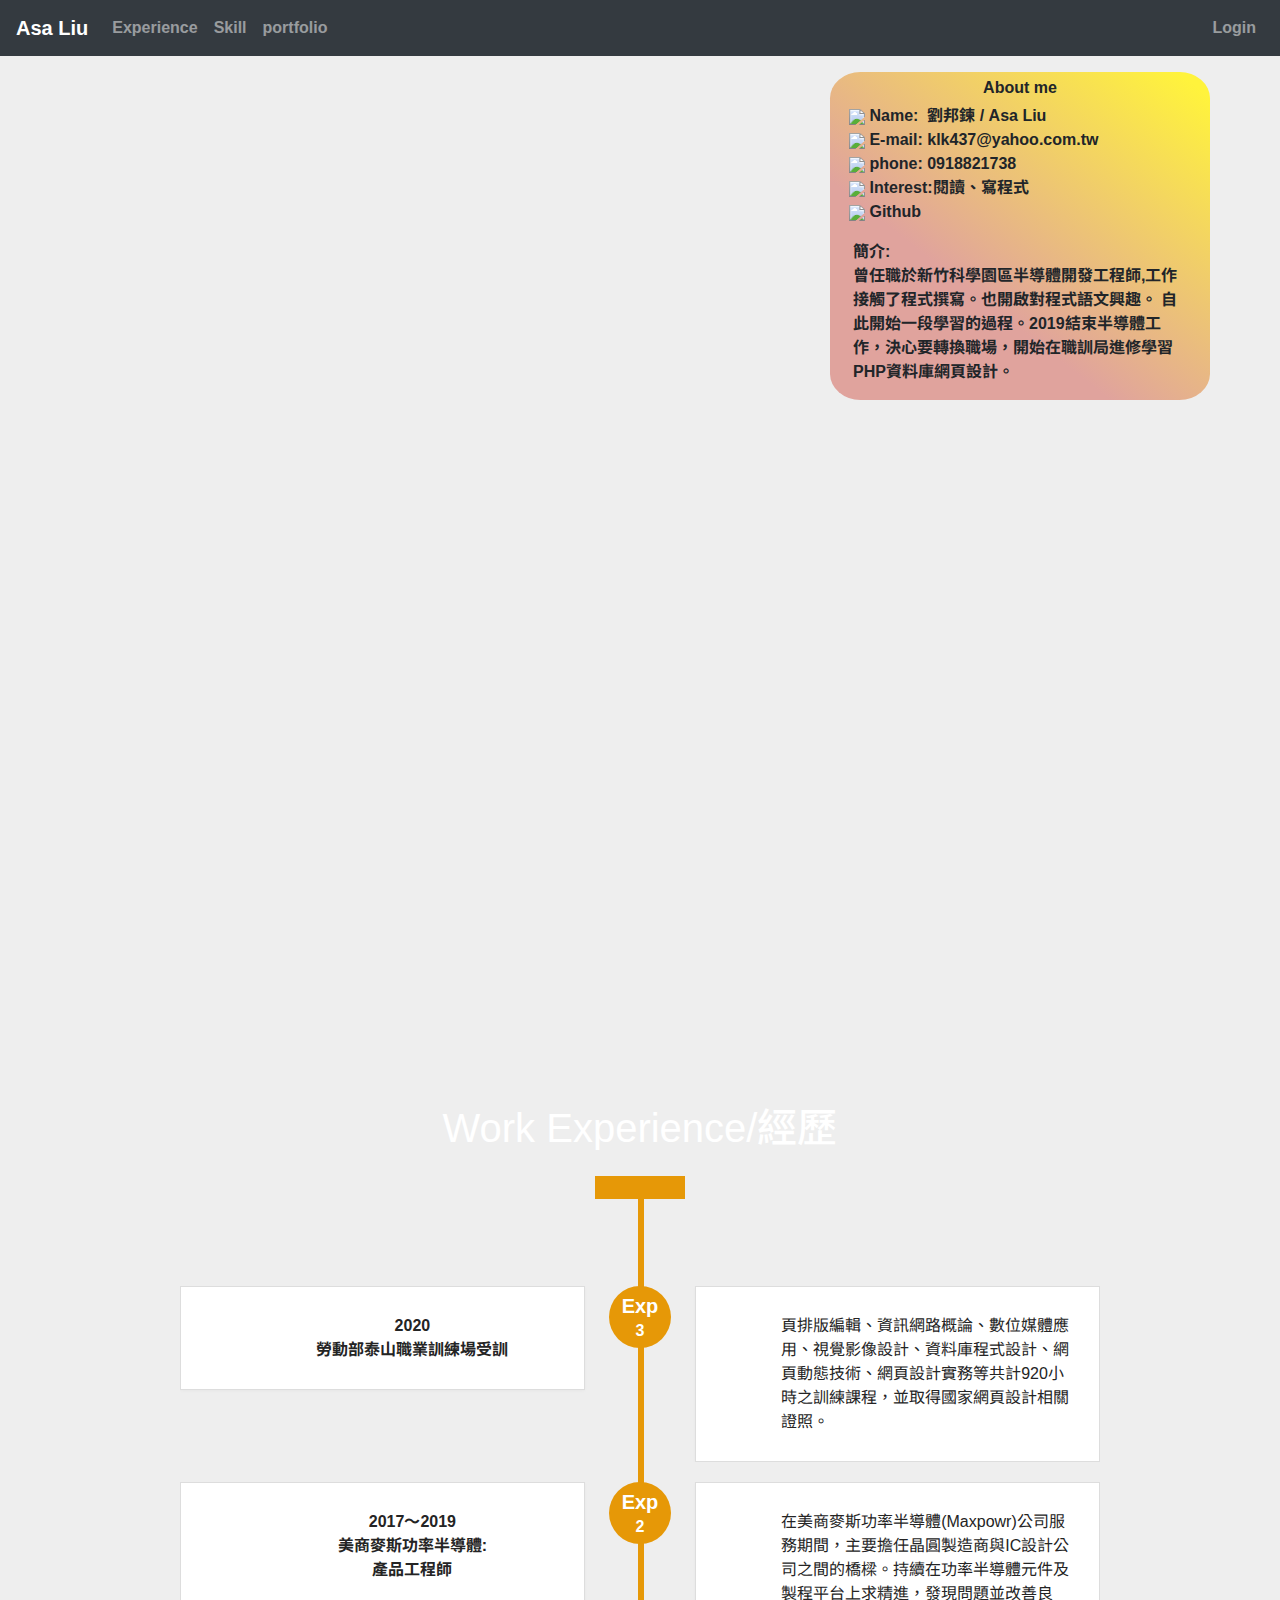
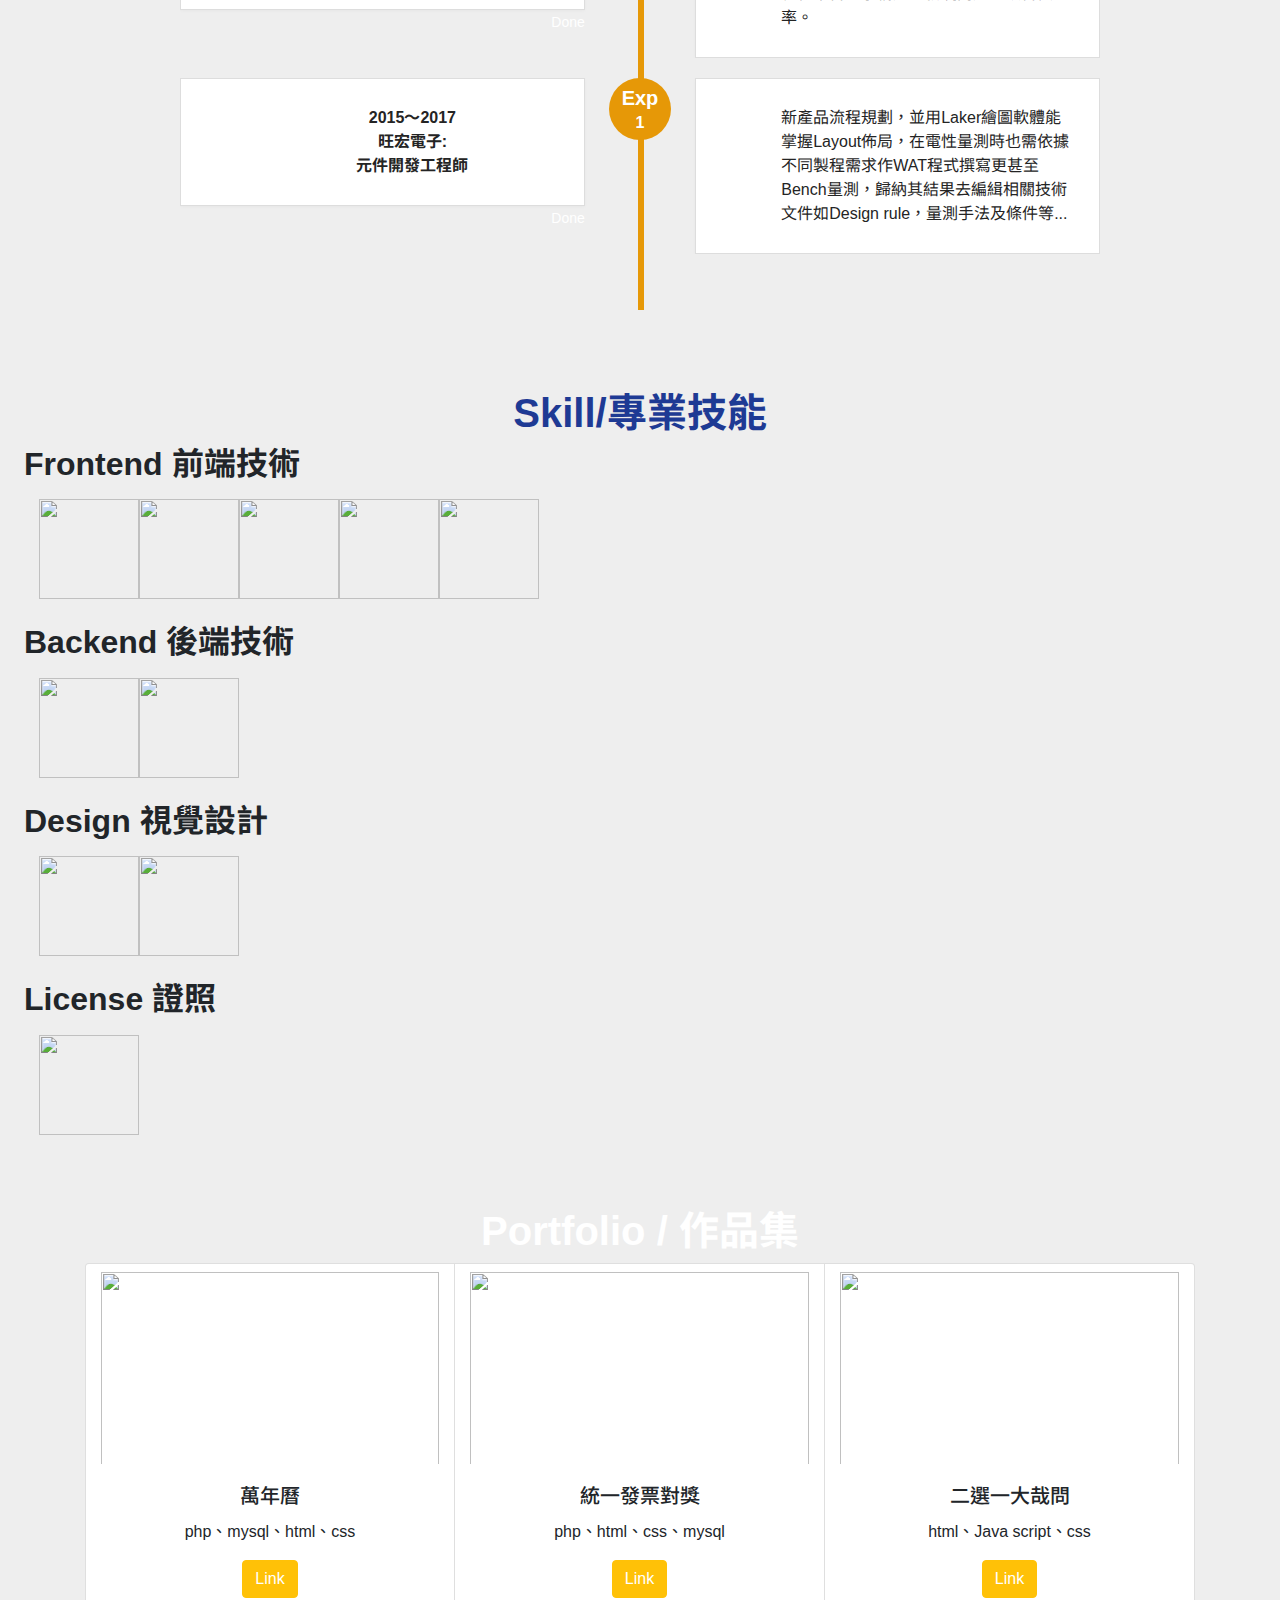
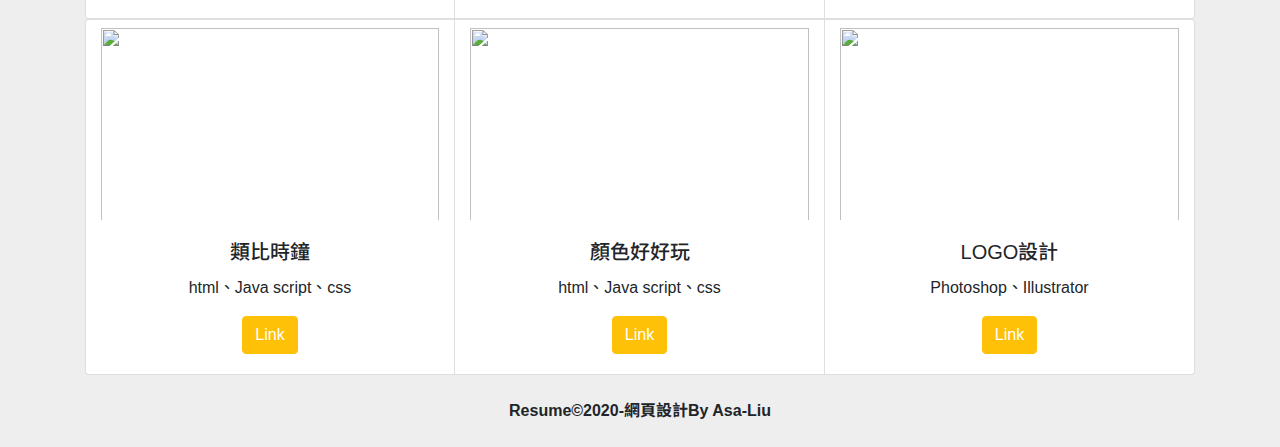
==== index.html @ bdba6faf "20200716update" ====
<!DOCTYPE html>
<html lang="en">

<head>
  <meta charset="UTF-8">
  <meta name="viewport" content="width=device-width, initial-scale=1.0">
  <title>BS-Resume-Asa</title>

  <link rel="stylesheet" href="plugins/bootstrap.min.css">
  <!-- css -->
  <link rel="stylesheet" href="plugins/custom.css">
  <!-- icon -->
  <link rel="shortcut icon" href="http://220.128.133.15/s1090208/Bootstrap-Resume/images/favicon.ico" type="image/x-icon">
  <!-- 字型在css -->
  <link href="https://fonts.googleapis.com/css2?family=Noto+Sans+TC&family=Open+Sans@1&display=swap"
    rel="stylesheet">
  <script src="https://kit.fontawesome.com/145a02c86c.js" crossorigin="anonymous"></script>
  <script src="plugins/jquery-3.5.1.min.js"></script>
  <script src="plugins/bootstrap.bundle.min.js"></script>


</head>

<body>

  <header>
    <nav class="nav fixed-top font-weight-bold">
      <nav class="navbar navbar-dark navbar-expand-lg bg-dark w-100">
        <a class="navbar-brand" href="#AsaLiu">Asa Liu</a>
        <button class="navbar-toggler" type="button" data-toggle="collapse" data-target="#navbarText"
          aria-controls="navbarText" aria-expanded="false" aria-label="Toggle navigation">
          <span class="navbar-toggler-icon"></span>
        </button>
        <div class="collapse navbar-collapse" id="navbarText">
          <ul class="navbar-nav w-100">
            <li class="nav-item">
              <a class="nav-link" href="#EXP">Experience <span class="sr-only">(current)</span></a>
            </li>
            <li class="nav-item">
              <a class="nav-link" href="#SKI">Skill</a>
            </li>
            <li class="nav-item">
              <a class="nav-link" href="#POR">portfolio</a>
            </li>
            <li class="nav-item ml-auto">
              <a class="nav-link" href="http://220.128.133.15/s1090208/Bootstrap-Resume/login.html">Login</a>
            </li>
          </ul>
        </div>
      </nav>
    </nav>
  </header>

<!-- ---------------------------------------------------------------------------------------------------------------------------------------->
  <!-- About Me  -->

 <div id="AsaLiu" class="Asaback0" style="height:120vh;">
    <div class="container">
      <div class="row my-4 ">
        <div class="col-lg-4 col-sm-6"></div>
        <div class="col-lg-4 col-sm-6"></div>
        <div class="col-lg-4 col-sm-6 border-warning smallback my-5 font-weight-bold" >
            <div class="  py-1  text-center " style="">About me</div>
            <div class=" ml-1 "><img src="http://220.128.133.15/s1090208/Resume/other/phtoto_reference/icon/man.ico"> 
            Name:&nbsp; 劉邦鍊 / Asa Liu</div>
            <div class=" ml-1 "><img src="http://220.128.133.15/s1090208/Resume/other/phtoto_reference/icon/mail.ico">
            E-mail: klk437@yahoo.com.tw </div>
            <div class=" ml-1 "><img src="http://220.128.133.15/s1090208/Resume/other/phtoto_reference/icon/phone.ico">
            phone: 0918821738 </div>
            <div class=" ml-1 "><img src="http://220.128.133.15/s1090208/Resume/other/phtoto_reference/icon/game.ico"> 
            Interest:閱讀、寫程式</div>
            <div class=" ml-1 "> <a href="https://asa437.github.io" target="_blank"><img src="http://220.128.133.15/s1090208/Resume/other/phtoto_reference/icon/github.ico"></a> Github</div>
            <div class="px-2 py-3 ">  
              簡介:
            <br>      
            曾任職於新竹科學園區半導體開發工程師,工作接觸了程式撰寫。也開啟對程式語文興趣。
            自此開始一段學習的過程。2019結束半導體工作，決心要轉換職場，開始在職訓局進修學習PHP資料庫網頁設計。
          </div>
        </div>
      </div>
    </div>
 </div> 

<!-- ---------------------------------------------------------------------------------------------------------------------------------------->
  <!-- Work Experience -->
<div class="AsaBack1">
  <h1 class="pb-3 text-center text-white" id="EXP">Work Experience/經歷</h1>
  <section id="conference-timeline">
    
    <div class="timeline-start"> Now </div>
    <div class="conference-center-line"></div>
    <div class="conference-timeline-content">
      <!-- Article -->
      <div class="timeline-article">
        <div class="content-left-container">
          <div class="content-left">
            <p class="font-weight-bold text-center">2020 <br> 勞動部泰山職業訓練場受訓 <span class="article-number"> </span></p>
          </div>
          <span class="timeline-author"></span>
        </div>
        <div class="content-right-container">
          <div class="content-right">
            <p>頁排版編輯、資訊網路概論、數位媒體應用、視覺影像設計、資料庫程式設計、網頁動態技術、網頁設計實務等共計920小時之訓練課程，並取得國家網頁設計相關證照。 <span class="article-number"> </span></p>
          </div>
          <span class="timeline-author"></span>
        </div>
        <div class="meta-date">
          <span class="date">Exp</span>
          <span class="month">3</span>
        </div>
      </div>
      <!-- // Article -->
      
      <!-- Article -->
      <div class="timeline-article">
        <div class="content-left-container">
          <div class="content-left">
            <p class="font-weight-bold text-center">2017～2019 <br> 美商麥斯功率半導體:<br>產品工程師 <span class="article-number"> </span></p>
          </div>
          <span class="timeline-author text-white">Done</span>
        </div>
        <div class="content-right-container">
          <div class="content-right">
            <p>在美商麥斯功率半導體(Maxpowr)公司服務期間，主要擔任晶圓製造商與IC設計公司之間的橋樑。持續在功率半導體元件及製程平台上求精進，發現問題並改善良率。 <span class="article-number"> </span></p>
          </div>
          <span class="timeline-author"></span>
        </div>
        <div class="meta-date">
          <span class="date">Exp</span>
          <span class="month">2</span>
        </div>
      </div>
      <!-- // Article -->
      
      <!-- Article -->
      <div class="timeline-article">
        <div class="content-left-container">
          <div class="content-left">
            <p class="font-weight-bold text-center">2015～2017 <br> 旺宏電子:<br>元件開發工程師 <span class="article-number"> </span></p>
          </div>
          <span class="timeline-author text-white">Done</span>
        </div>
        <div class="content-right-container">
          <div class="content-right">
            <p>新產品流程規劃，並用Laker繪圖軟體能掌握Layout佈局，在電性量測時也需依據不同製程需求作WAT程式撰寫更甚至Bench量測，歸納其結果去編緝相關技術文件如Design rule，量測手法及條件等... <span class="article-number"> </span></p>
          </div>
          <span class="timeline-author"></span>
        </div>
        <div class="meta-date">
          <span class="date">Exp</span>
          <span class="month">1</span>
        </div>
      </div>
      <!-- // Article -->
    </div>
  </section>
</div>
  <!-- // Vertical Timeline -->

<!-- ---------------------------------------------------------------------------------------------------------------------------------------->

  <!-- Skill -->
<div class="AsaBack2  w-100 py-5" id="SKI">
  <h1 class="AsaWord text-center font-weight-bold h1">Skill/專業技能</h1>
  <div class="w-100 mx-4">

    <div class="font-weight-bold h2">Frontend 前端技術</div>
      <div class="card-group py-2 container-fluid">
        <img src="http://220.128.133.15/s1090208/Bootstrap-Resume/Skill/html.jpg" class="AsaSkill mb-3 px-0">
        <img src="http://220.128.133.15/s1090208/Bootstrap-Resume/Skill/css.jpg"  class="AsaSkill mb-3 mx-0">
        <img src="http://220.128.133.15/s1090208/Bootstrap-Resume/Skill/js.jpg"   class="AsaSkill mb-3">
        <img src="http://220.128.133.15/s1090208/Bootstrap-Resume/Skill/jq.jpg"   class="AsaSkill mb-3">
        <img src="http://220.128.133.15/s1090208/Bootstrap-Resume/Skill/bs.jpg"   class="AsaSkill mb-3">
      </div>


    <div class="font-weight-bold h2">Backend 後端技術</div>
      <div class="card-group py-2 container-fluid">
        <img src="http://220.128.133.15/s1090208/Bootstrap-Resume/Skill/php.jpg"   class="AsaSkill mb-3">
        <img src="http://220.128.133.15/s1090208/Bootstrap-Resume/Skill/mysql.jpg" class="AsaSkill mb-3">
      </div>

    <div class="font-weight-bold h2">Design 視覺設計</div>
    <div class="card-group py-2 container-fluid">
      <img src="http://220.128.133.15/s1090208/Bootstrap-Resume/Skill/ps.jpg"   class="AsaSkill mb-3">
      <img src="http://220.128.133.15/s1090208/Bootstrap-Resume/Skill/ai.jpg"   class="AsaSkill mb-3">
    </div>
 
    <div class="font-weight-bold h2">License 證照</div>
    <div class="card-group py-2 container-fluid">
      <img src="http://220.128.133.15/s1090208/Bootstrap-Resume/Skill/LicenseC.jpg"   class="AsaSkill mb-3">
    </div>

  </div>
</div>




<!-- ------------------------------------------------------------------------------------------------------------------------------------------------------ -->
<!-- Portfolio區 -->
  <div class="AsaBack1" id="POR">
    <h1 class="text-center font-weight-bold text-white">Portfolio / 作品集</h1>


    <div class="card-group container" >
      <div class="card col-sm-12 col-md-4 text-center mx-auto">
        <a href="http://220.128.133.15/s1090208/Resume/2.PHP+MySQL_works/Calendary/" target="_blank"><img src="http://220.128.133.15/s1090208/Bootstrap-Resume/Portfolio/Calendar.png" class="card-img-top  pt-2 Asasize1" ></a>
        <div class="card-body">
          <h5 class="card-title">萬年曆</h5>
          <p class="card-text">php、mysql、html、css</p>
          <a href="http://220.128.133.15/s1090208/Resume/2.PHP+MySQL_works/Calendary/" class="btn btn-warning text-white " role="button" aria-pressed="true" target="_blank">Link</a>
        </div>
      </div>

      <div class="card col-sm-12 col-md-4 text-center mx-auto">
        <a href="http://220.128.133.15/s1090208/Invoice/" target="_blank"><img src="http://220.128.133.15/s1090208/Bootstrap-Resume/Portfolio/Invoice.png" class="card-img-top  pt-2 Asasize1"></a>
        <div class="card-body">
          <h5 class="card-title">統一發票對獎</h5>
          <p class="card-text">php、html、css、mysql</p>
          <a href="http://220.128.133.15/s1090208/Invoice/" class="btn btn-warning text-white " role="button" aria-pressed="true" target="_blank" >Link</a>
        </div>
      </div>

      <div class="card col-sm-12 col-md-4 text-center mx-auto">
        <a href="http://220.128.133.15/s1090208/5.JavaScript-Work/JS-2_1_AlternativeGame/" target="_blank"><img src="http://220.128.133.15/s1090208/Bootstrap-Resume/Portfolio/21game.png" class="card-img-top  pt-2 Asasize1"></a>
        <div class="card-body">
          <h5 class="card-title">二選一大哉問</h5>
          <p class="card-text">html、Java script、css</p>
          <a href="http://220.128.133.15/s1090208/5.JavaScript-Work/JS-2_1_AlternativeGame/" class="btn btn-warning text-white " role="button" aria-pressed="true" target="_blank" >Link</a>
        </div>
      </div>
    </div>

    <div class="card-group pb-3 container" >
      <div class="card col-sm-12 col-md-4 text-center mx-auto">
        <a href="http://220.128.133.15/s1090208/5.JavaScript-Work/JS-AnalogClock/" target="_blank"><img src="http://220.128.133.15/s1090208/Bootstrap-Resume/Portfolio/AnalogClock.png" class="card-img-top  pt-2 Asasize1"></a>
        <div class="card-body">
          <h5 class="card-title">類比時鐘</h5>
          <p class="card-text">html、Java script、css</p>

          <a href="http://220.128.133.15/s1090208/5.JavaScript-Work/JS-AnalogClock/" class="btn btn-warning text-white " role="button" aria-pressed="true" target="_blank" >Link</a>
        </div>
      </div>

      <div class="card col-sm-12 col-md-4 text-center mx-auto">
        <a href="http://220.128.133.15/s1090208/5.JavaScript-Work/JS-ColorChange/" target="_blank"><img src="http://220.128.133.15/s1090208/Bootstrap-Resume/Portfolio/ColorPlay.png" class="card-img-top  pt-2 Asasize1"></a>
        <div class="card-body">
          <h5 class="card-title">顏色好好玩</h5>
          <p class="card-text">html、Java script、css</p>
          <a href="http://220.128.133.15/s1090208/5.JavaScript-Work/JS-ColorChange/" class="btn btn-warning text-white " role="button" aria-pressed="true" target="_blank" >Link</a>
        </div>
      </div>

      <div class="card col-sm-12 col-md-4 text-center mx-auto">
        <a href="http://220.128.133.15/s1090208/Resume/4.Illustrator_works/VI%e8%a8%ad%e8%a8%8801-2.png" target="_blank"><img src="http://220.128.133.15/s1090208/Resume/4.Illustrator_works/VI%e8%a8%ad%e8%a8%8801-2.png" class="card-img-top  pt-2 Asasize1"></a>
        <div class="card-body">
          <h5 class="card-title">LOGO設計</h5>
          <p class="card-text">Photoshop、Illustrator</p>
          <a href="http://220.128.133.15/s1090208/Resume/4.Illustrator_works/VI%e8%a8%ad%e8%a8%8801-2.png" class="btn btn-warning text-white " role="button" aria-pressed="true" target="_blank" >Link</a>
        </div>
      </div>
    </div>
</div>
<!-- ------------------------------------------------------------------------------------------------------------------------------------------------------ -->
  <!-- footer區 -->
  <footer class="asawallback3 font-weight-bold  text-center py-2">
      <p>
        Resume©2020-網頁設計By Asa-Liu
      </p>
  </footer>

</body>

</html>
---- plugins/custom.css ----
body{
    font-family: 'Open Sans', Arial, 'Noto Sans TC', "Microsoft JhengHei" , sans-serif; 
    background:#eee;
}
#Asaslider img{
    /* 強制變形至 css 所定義的元素寬高，不管原檔比例。 */
    object-fit:cover;
    /* filter:blur(1px) grayscale(0.3); */
}

.AsaWord{
    Color:#1e3a94 !important ; 
}

.Asaback0{
  background: url("http://220.128.133.15/s1090208/Bootstrap-Resume/images/NB5Asa.jpg");
  background-position:center;
  background-repeat: no-repeat;
  background-size: cover;
}
.AsaBack1{
  background: url("http://220.128.133.15/s1090208/Bootstrap-Resume/images/resumebk1.jpg");
}

.AsaBack2{
    background: url("http://220.128.133.15/s1090208/Bootstrap-Resume/images/resumebk2.jpg");
}

.asawallback3{
  background: url("http://220.128.133.15/s1090208/Resume/other/phtoto_reference/PHP-Resume/wall5.jpg") !important;
}


.smallback{
  border-radius: 8%;
  background: linear-gradient(52deg, rgba(224, 163, 157, 1)35%, rgba(255, 243, 60, 1)96%);
  background: -moz-linear-gradient(52deg, rgba(224, 163, 157, 1)35%, rgba(255, 243, 60, 1)96%);
  background: -webkit-linear-gradient(52deg, rgba(224, 163, 157, 1)35%, rgba(255, 243, 60, 1)96%);
  background: -o-linear-gradient(52deg, rgba(224, 163, 157, 1)35%, rgba(255, 243, 60, 1)96%);
}


.AsaSkill{
  width: 100px;
  height: 100px;
}

.AsaPortfolio{
  width: 200px;
  height: 200px;
  border:1px solid blue;

}

.Asasize1{
  height: 200px  ;
}


  /* --------------------------------------------------------------------------------------------------------------------------*/
  /* --------------------------------------------------------------------------------------------------------------------------*/
 /* 時間軸作法 css */

  #conference-timeline {
    position: relative;
    max-width: 920px;
    width: 100%;
    margin: 0 auto;
  }
  #conference-timeline .timeline-start,
  #conference-timeline .timeline-end {
    display: table;
    font-family: "Roboto", sans-serif;
    font-size: 14px;
    font-weight: 900;
    
    text-transform: uppercase;
    background: #e69807;
    padding: 1px 28px;
    color: #e69807;
    max-width: 5%;
    width: 100%;
    text-align: center;
    margin: 0 auto;
    z-index:999;
  }
  #conference-timeline .conference-center-line {
    position: absolute;
    width: 6px;
    height: 96%;
    top: 0;
    left: 50%;
    margin-left: -2px;
    background: #e69807;

  }
  #conference-timeline .conference-timeline-content {
    padding-top: 67px;
    padding-bottom: 67px;
  }
  .timeline-article {
    width: 100%;
    height: 100%;
    position: relative;
    overflow: hidden;
    margin: 20px 0;
  }
  .timeline-article .content-left-container,
  .timeline-article .content-right-container {
    max-width: 44%;
    width: 100%;
  }
  .timeline-article .timeline-author {
    display: block;
    font-weight: 400;
    font-size: 14px;
    line-height: 24px;
    color: #242424;
    text-align: right;
  }
  .timeline-article .content-left,
  .timeline-article .content-right {
    position: relative;
    width: auto;
    border: 1px solid #ddd;
    background-color: #fff;
    box-shadow: 0 1px 3px rgba(0,0,0,.03);
    padding: 27px 25px;
  }
  .timeline-article p {
    margin: 0 0 0 60px;
    padding: 0;
    font-weight: 400;
    color: #242424;
    font-size: 16px;
    line-height: 24px;
    position: relative;
  }
  .timeline-article p span.article-number {
    position: absolute;
    font-weight: 300;
    font-size: 44px;
    top: 10px;
    left: -60px;
    color: #e69807;
  }
  .timeline-article .content-left-container {
    float: left;
  }
  .timeline-article .content-right-container {
    float: right;
  }
  .timeline-article .content-left:before,
  .timeline-article .content-right:before{
    position: absolute;
    top: 20px;
    font-size: 23px;
    font-family: "FontAwesome";
    color: #fff;
  }
  .timeline-article .content-left:before {
    content: "\f0da";
    right: -8px;
  }
  .timeline-article .content-right:before {
    content: "\f0d9";
    left: -8px;
  }
  .timeline-article .meta-date {
    position: absolute;
    top: 0;
    left: 50%;
    width: 62px;
    height: 62px;
    margin-left: -31px;
    color: #fff;
    border-radius: 100%;
    background: #e69807;
  }
  .timeline-article .meta-date .date,
  .timeline-article .meta-date .month {
    display: block;
    text-align: center;
    font-weight: 900;
  }
  .timeline-article .meta-date .date {
    font-size: 20px;
    line-height: 40px;
  }
  .timeline-article .meta-date .month {
    font-size: 16px;
    line-height: 10px;
  }
  /*===== // Vertical Timeline =====*/
  
  /*===== Resonsive Vertical Timeline =====*/
  @media only screen and (max-width: 830px) {
    #conference-timeline .timeline-start,
    #conference-timeline .timeline-end {
      margin: 0;
    }
    #conference-timeline .conference-center-line {
      margin-left: 0;
      left: 50px;
    }
    .timeline-article .meta-date {
      margin-left: 0;
      left: 20px;
    }
    .timeline-article .content-left-container,
    .timeline-article .content-right-container {
      max-width: 100%;
      width: auto;
      float: none;
      margin-left: 110px;
      min-height: 53px;
    }
    .timeline-article .content-left-container {
      margin-bottom: 20px;
    }
    .timeline-article .content-left,
    .timeline-article .content-right {
      padding: 10px 25px;
      min-height: 65px;
    }
    .timeline-article .content-left:before {
      content: "\f0d9";
      right: auto;
      left: -8px;
    }
    .timeline-article .content-right:before {
      display: none;
    }
  }
  @media only screen and (max-width: 400px) {
    .timeline-article p {
      margin: 0;
    }
    .timeline-article p span.article-number {
      display: none;
    }
    
  }
  /*===== // Resonsive Vertical Timeline =====*/
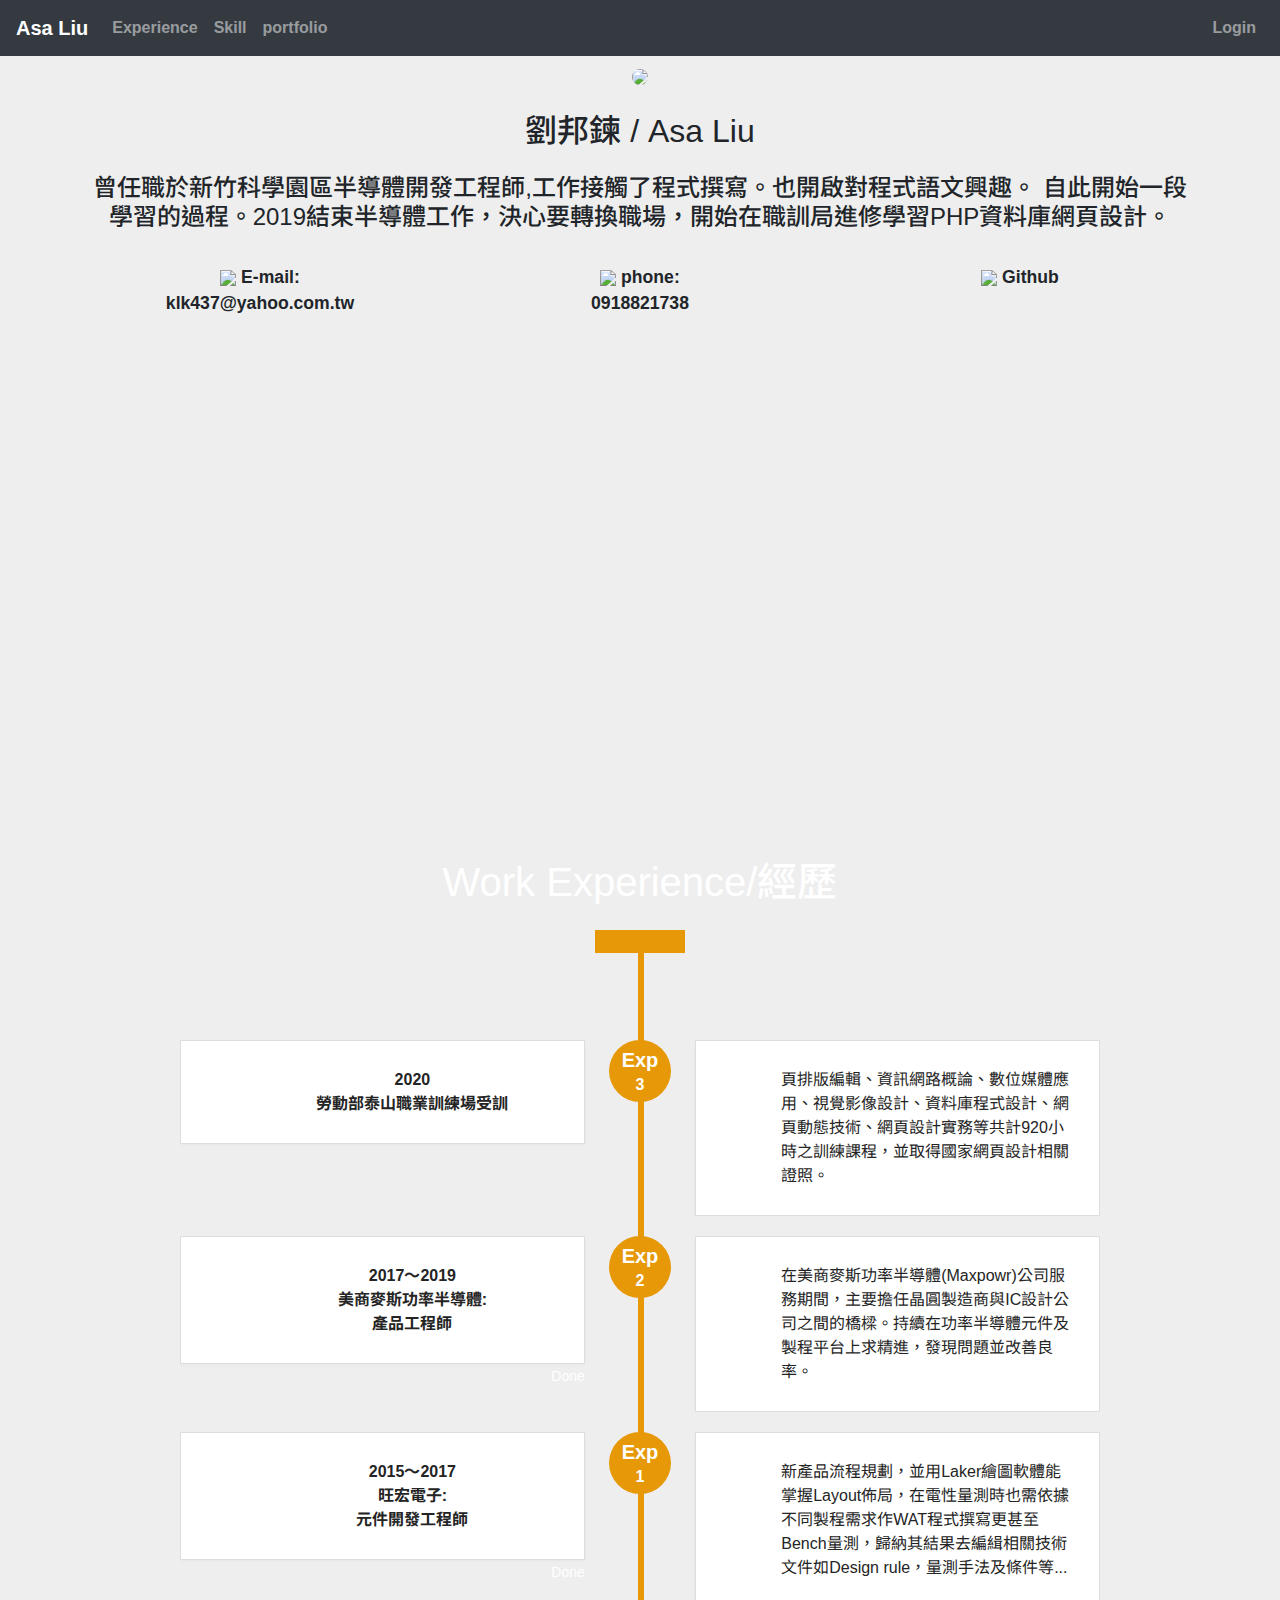
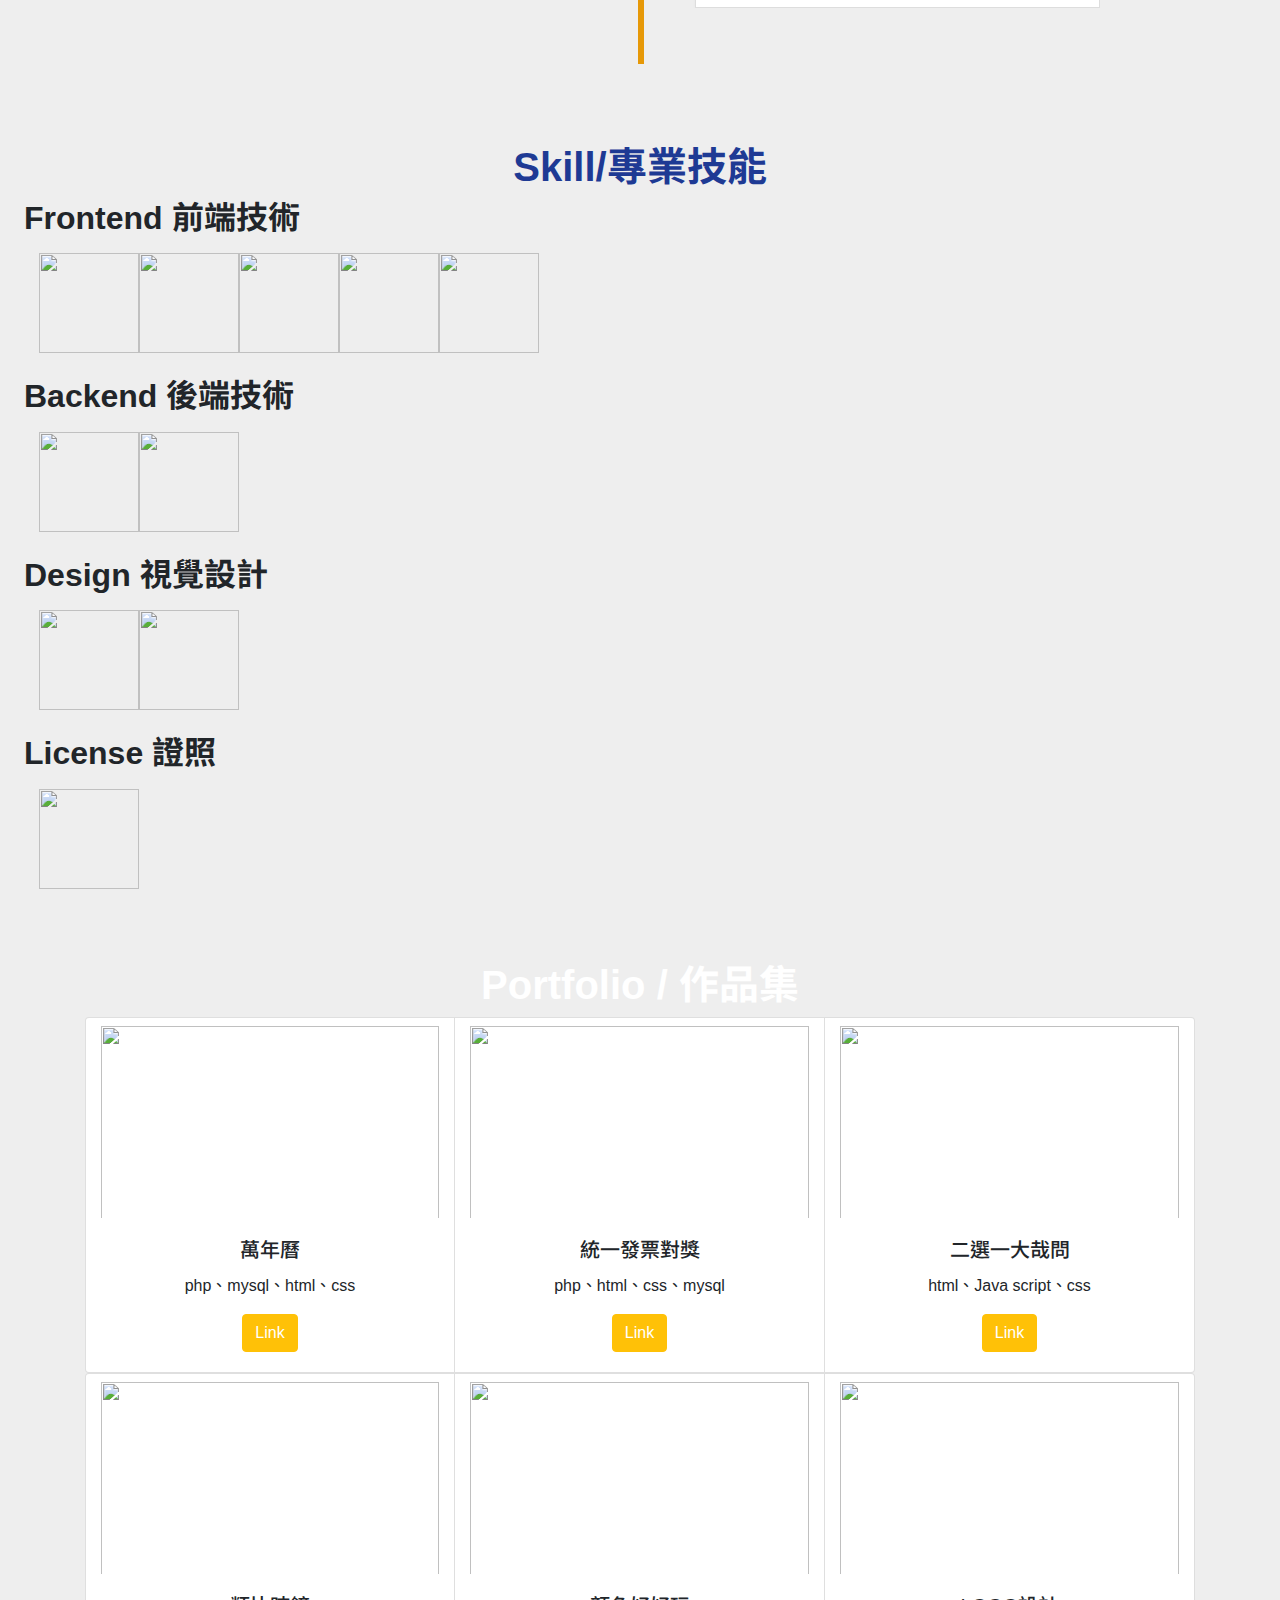
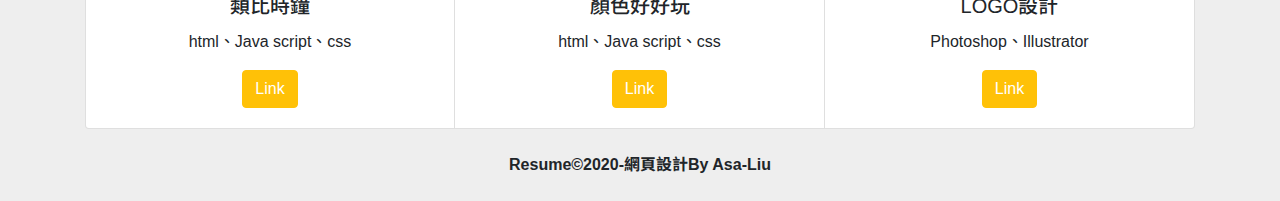
==== commit 7a9fd018: "20200720update" ====
--- a/index.html
+++ b/index.html
@@ -44,46 +44,65 @@
             </li>
             <li class="nav-item ml-auto">
               <a class="nav-link" href="http://220.128.133.15/s1090208/Bootstrap-Resume/login.html">Login</a>
+              <!-- <a class="nav-link" href="login.html">Login</a> -->
             </li>
           </ul>
         </div>
       </nav>
     </nav>
   </header>
-
-<!-- ---------------------------------------------------------------------------------------------------------------------------------------->
+ <!-- ---------------------------------------------------------------------------------------------------------------------------------------->
   <!-- About Me  -->
 
- <div id="AsaLiu" class="Asaback0" style="height:120vh;">
-    <div class="container">
-      <div class="row my-4 ">
-        <div class="col-lg-4 col-sm-6"></div>
-        <div class="col-lg-4 col-sm-6"></div>
-        <div class="col-lg-4 col-sm-6 border-warning smallback my-5 font-weight-bold" >
-            <div class="  py-1  text-center " style="">About me</div>
-            <div class=" ml-1 "><img src="http://220.128.133.15/s1090208/Resume/other/phtoto_reference/icon/man.ico"> 
-            Name:&nbsp; 劉邦鍊 / Asa Liu</div>
-            <div class=" ml-1 "><img src="http://220.128.133.15/s1090208/Resume/other/phtoto_reference/icon/mail.ico">
-            E-mail: klk437@yahoo.com.tw </div>
-            <div class=" ml-1 "><img src="http://220.128.133.15/s1090208/Resume/other/phtoto_reference/icon/phone.ico">
-            phone: 0918821738 </div>
-            <div class=" ml-1 "><img src="http://220.128.133.15/s1090208/Resume/other/phtoto_reference/icon/game.ico"> 
-            Interest:閱讀、寫程式</div>
-            <div class=" ml-1 "> <a href="https://asa437.github.io" target="_blank"><img src="http://220.128.133.15/s1090208/Resume/other/phtoto_reference/icon/github.ico"></a> Github</div>
-            <div class="px-2 py-3 ">  
-              簡介:
-            <br>      
-            曾任職於新竹科學園區半導體開發工程師,工作接觸了程式撰寫。也開啟對程式語文興趣。
-            自此開始一段學習的過程。2019結束半導體工作，決心要轉換職場，開始在職訓局進修學習PHP資料庫網頁設計。
-          </div>
-        </div>
-      </div>
-    </div>
- </div> 
+<div id="AsaLiu" class=" py-5 asawallback4 ">
+
+  <div class="container">
+    <div class="row">
+      <div class="col"></div>
+      <div class="col-6 mx-auto text-center py-3">
+        <img src="http://220.128.133.15/s1090208/Resume/other/phtoto_reference/PHP-Resume/redme1.jpg " class="rounded-circle w-50" >
+      </div>
+      <div class="col"></div>
+    </div>
+
+    <div class="row">
+      <div class="col"></div>
+
+      <div class="col-12 mx-auto text-center">
+
+        <div class="h2 py-2"> 劉邦鍊 / Asa Liu </div>
+        <div class="h4 py-2"> 
+          曾任職於新竹科學園區半導體開發工程師,工作接觸了程式撰寫。也開啟對程式語文興趣。
+          自此開始一段學習的過程。2019結束半導體工作，決心要轉換職場，開始在職訓局進修學習PHP資料庫網頁設計。
+        </div>
+      </div>
+      <div class="col"></div>
+    </div>
+
+  </div>
+
+
+  <div class="container mx-auto text-center py-3">
+    <div class="row font-weight-bold pb-5" style="font-size:1.1rem;">
+      <div class="col-sm">
+        <div class="text-center mx-auto"><img src="http://220.128.133.15/s1090208/Resume/other/phtoto_reference/icon/mail.ico">
+          E-mail:<br>klk437@yahoo.com.tw </div>
+      </div>
+      <div class="col-sm">
+        <div class="text-center"><img src="http://220.128.133.15/s1090208/Resume/other/phtoto_reference/icon/phone.ico">
+          phone:<br> 0918821738 </div>
+      </div>
+      <div class="col-sm ">
+        <div class="text-center"> <a href="https://asa437.github.io" target="_blank"><img src="http://220.128.133.15/s1090208/Resume/other/phtoto_reference/icon/github.ico"></a> Github</div>
+      </div>
+    </div>
+  </div>
+
+</div>
 
 <!-- ---------------------------------------------------------------------------------------------------------------------------------------->
   <!-- Work Experience -->
-<div class="AsaBack1">
+<div class="AsaBack1 pt-5">
   <h1 class="pb-3 text-center text-white" id="EXP">Work Experience/經歷</h1>
   <section id="conference-timeline">
     
--- a/plugins/custom.css
+++ b/plugins/custom.css
@@ -29,6 +29,23 @@
 .asawallback3{
   background: url("http://220.128.133.15/s1090208/Resume/other/phtoto_reference/PHP-Resume/wall5.jpg") !important;
 }
+.asawallback4{
+  background: url("http://220.128.133.15/s1090208/Resume/other/phtoto_reference/PHP-Resume/0719BK2-1.jpg") !important;
+  background-position:center;
+  background-repeat: no-repeat;
+  /* background-size: cover; */
+  width: 100vw;
+  height: 90vh;
+}
+
+.asalogback{
+  background: url("http://220.128.133.15/s1090208/Resume/other/phtoto_reference/PHP-Resume/0719BK1-1.jpg") !important;
+  background-position:center;
+  background-repeat: no-repeat;
+  background-size: cover;
+}
+
+
 
 
 .smallback{
